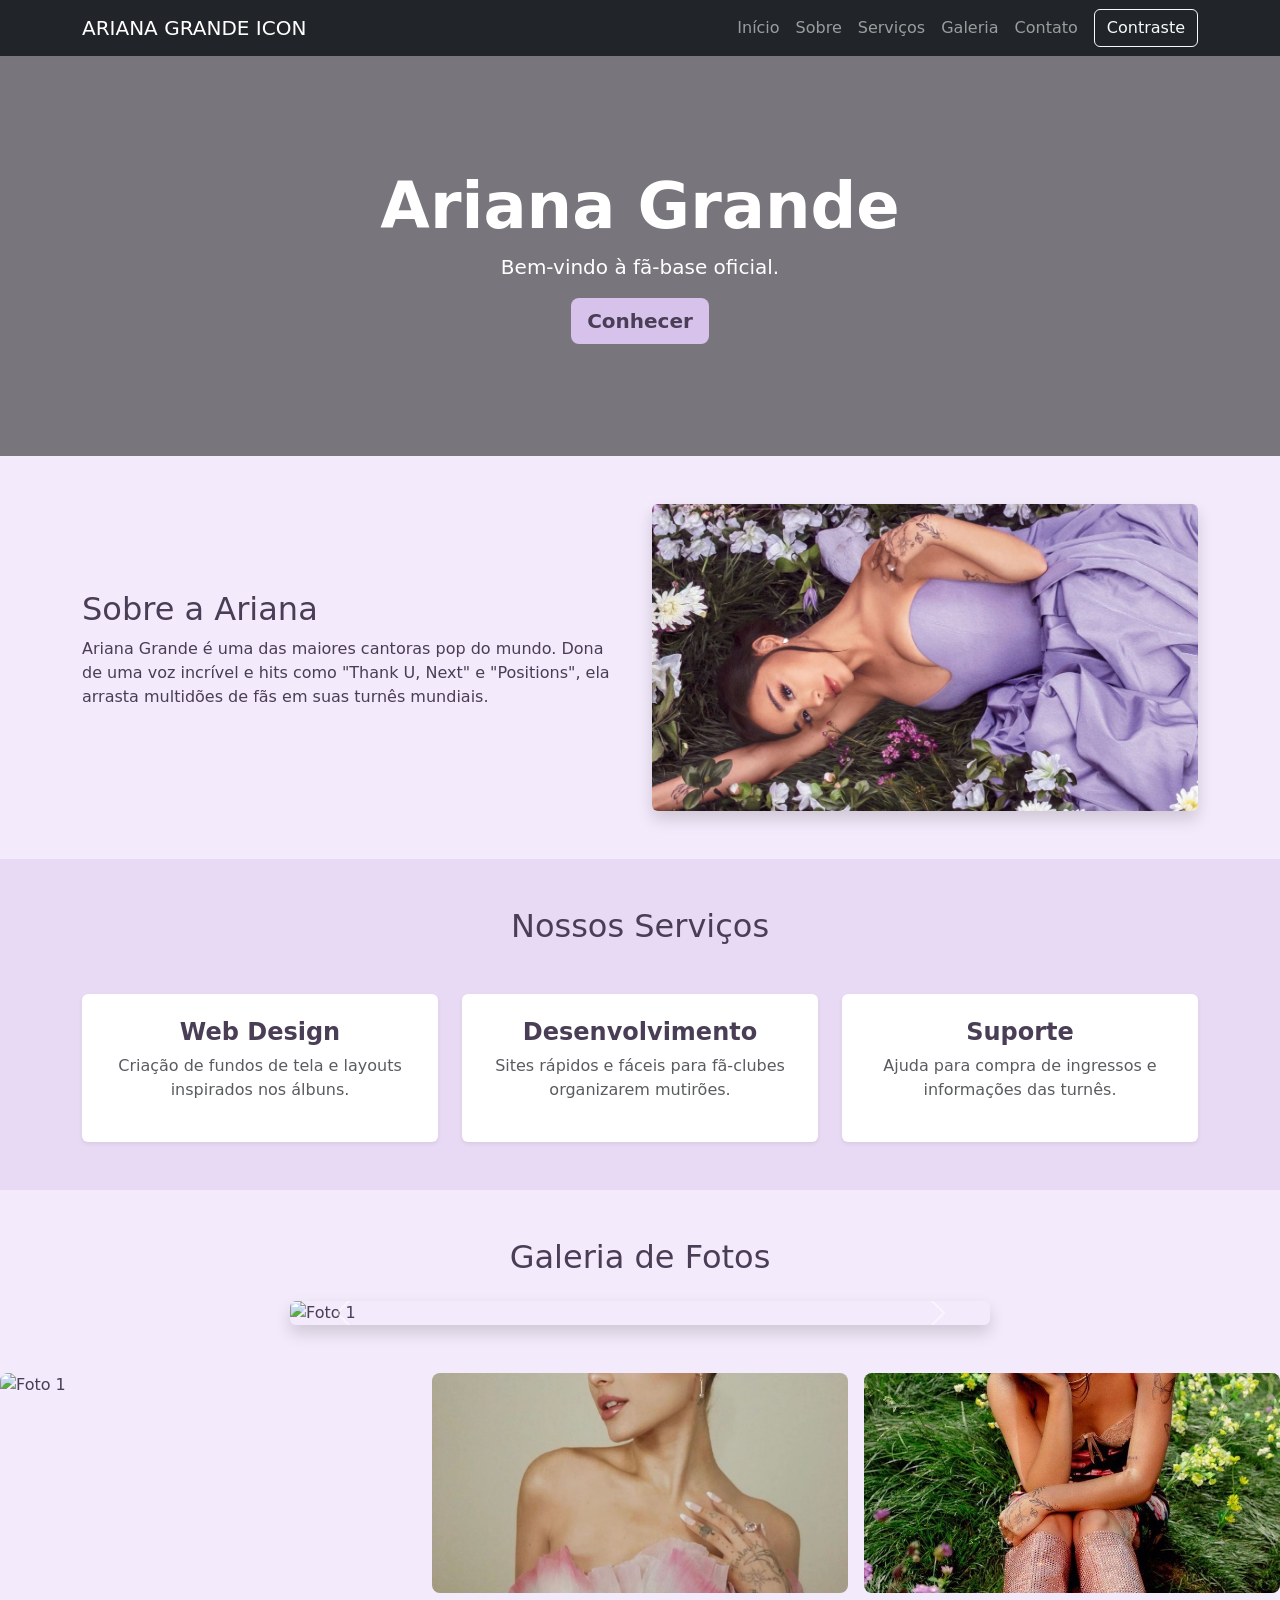
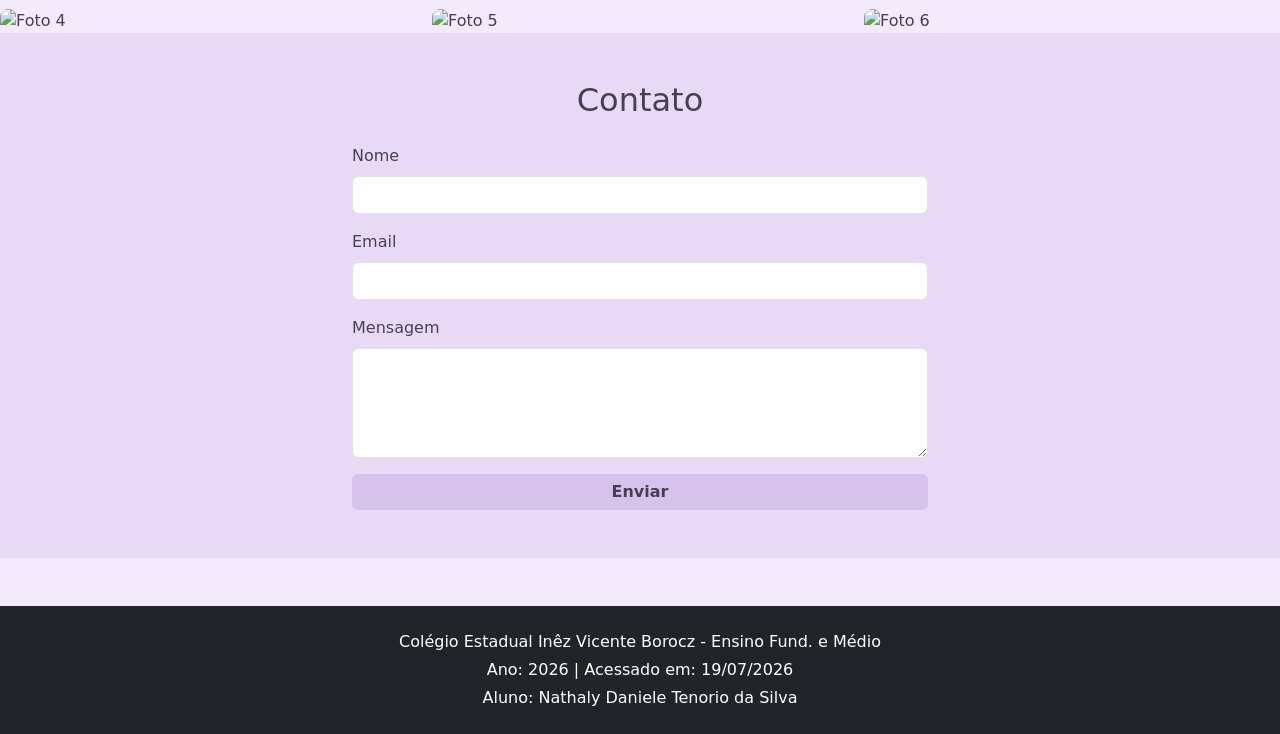
==== index.html @ 0ef144cc "Update index.html" ====
<!DOCTYPE html>
<html lang="pt-br">
<head>
    <meta charset="UTF-8">
    <meta name="viewport" content="width=device-width, initial-scale=1.0">
    <title>Ariana Grande - Projeto Férias</title>
    
    <link href="https://cdn.jsdelivr.net/npm/bootstrap@5.3.0/dist/css/bootstrap.min.css" rel="stylesheet">
    
    <link href="css/style.css" rel="stylesheet">
</head>
<body>

    <nav class="navbar navbar-expand-lg navbar-dark bg-dark sticky-top">
        <div class="container">
            <a class="navbar-brand" href="#">ARIANA GRANDE ICON</a>
            <button class="navbar-toggler" type="button" data-bs-toggle="collapse" data-bs-target="#navbarNav">
                <span class="navbar-toggler-icon"></span>
            </button>
            <div class="collapse navbar-collapse" id="navbarNav">
                <ul class="navbar-nav ms-auto">
                    <li class="nav-item"><a class="nav-link" href="#inicio">Início</a></li>
                    <li class="nav-item"><a class="nav-link" href="#sobre">Sobre</a></li>
                    <li class="nav-item"><a class="nav-link" href="#servicos">Serviços</a></li>
                    <li class="nav-item"><a class="nav-link" href="#galeria">Galeria</a></li>
                    <li class="nav-item"><a class="nav-link" href="#contato">Contato</a></li>
                </ul>
                    <button class="btn btn-outline-light ms-2" id="btn-escuro">Contraste</button>
            </div>
        </div>
    </nav>

    <section id="inicio" class="banner-principal d-flex align-items-center justify-content-center text-center text-white">
        <div>
            <h1 class="display-3 fw-bold">Ariana Grande</h1>
            <p class="lead">Bem-vindo à fã-base oficial.</p>
            <a href="#sobre" class="btn btn-rosa btn-lg">Conhecer</a>
        </div>
    </section>

    <section id="sobre" class="py-5">
        <div class="container">
            <div class="row align-items-center">
                <div class="col-md-6">
                    <h2>Sobre a Ariana</h2>
                    <p>Ariana Grande é uma das maiores cantoras pop do mundo. Dona de uma voz incrível e hits como "Thank U, Next" e "Positions", ela arrasta multidões de fãs em suas turnês mundiais.</p>
                </div>
                <div class="col-md-6">
                    <img src="imagens/IMG_0120.jpg" class="img-fluid rounded shadow" alt="Ariana Grande">
                </div>
            </div>
        </div>
    </section>

    <section id="servicos" class="py-5 fundo-cinza">
        <div class="container text-center">
            <h2 class="mb-5">Nossos Serviços</h2>
            <div class="row g-4">
                <div class="col-md-4">
                    <div class="card h-100 p-4 border-0 shadow-sm">
                        <h4 class="fw-bold">Web Design</h4>
                        <p class="text-muted">Criação de fundos de tela e layouts inspirados nos álbuns.</p>
                    </div>
                </div>
                <div class="col-md-4">
                    <div class="card h-100 p-4 border-0 shadow-sm">
                        <h4 class="fw-bold">Desenvolvimento</h4>
                        <p class="text-muted">Sites rápidos e fáceis para fã-clubes organizarem mutirões.</p>
                    </div>
                </div>
                <div class="col-md-4">
                    <div class="card h-100 p-4 border-0 shadow-sm">
                        <h4 class="fw-bold">Suporte</h4>
                        <p class="text-muted">Ajuda para compra de ingressos e informações das turnês.</p>
                    </div>
                </div>
            </div>
        </div>
    </section>

    <section id="galeria" class="py-5">
        <div class="container">
            <h2 class="text-center mb-4">Galeria de Fotos</h2>

              <div id="carrosselAriana" class="carousel slide shadow rounded overflow-hidden" data-bs-ride="carousel" style="max-width: 700px; margin: 0 auto;">
                <div class="carousel-indicators">
                    <button type="button" data-bs-target="#carrosselAriana" data-bs-slide-to="0" class="active"></button>
                    <button type="button" data-bs-target="#carrosselAriana" data-bs-slide-to="1"></button>
                    <button type="button" data-bs-target="#carrosselAriana" data-bs-slide-to="2"></button>
                    <button type="button" data-bs-target="#carrosselAriana" data-bs-slide-to="3"></button>
                    <button type="button" data-bs-target="#carrosselAriana" data-bs-slide-to="4"></button>
                </div>

                <div class="carousel-inner">
                    <div class="carousel-item active">
                        <img src="imagens/IMG_0155.jpg" class="d-block w-100 foto-carrossel" alt="Foto 1">
                    </div>
                    <div class="carousel-item">
                        <img src="imagens/IMG_0156.jpg" class="d-block w-100 foto-carrossel" alt="Foto 2">
                    </div>
                    <div class="carousel-item">
                        <img src="imagens/IMG_0157.jpg" class="d-block w-100 foto-carrossel" alt="Foto 3">
                    </div>
                    <div class="carousel-item">
                        <img src="imagens/IMG_0158.jpg" class="d-block w-100 foto-carrossel" alt="Foto 4">
                    </div>
                    <div class="carousel-item">
                        <img src="imagens/IMG_0159.jpg" class="d-block w-100 foto-carrossel" alt="Foto 5">
                    </div>
                </div>

                <button class="carousel-control-prev" type="button" data-bs-target="#carrosselAriana" data-bs-slide="prev">
                    <span class="carousel-control-prev-icon"></span>
                </button>
                <button class="carousel-control-next" type="button" data-bs-target="#carrosselAriana" data-bs-slide="next">
                    <span class="carousel-control-next-icon"></span>
                </button>
            </div>
        </div>
    </section>
            
            <div class="row g-3">
                <div class="col-6 col-md-4"><img src="imagens/IMG_0112.jpg" class="foto-galeria" alt="Foto 1"></div>
                <div class="col-6 col-md-4"><img src="imagens/IMG_0113.jpg" class="foto-galeria" alt="Foto 2"></div>
                <div class="col-6 col-md-4"><img src="imagens/IMG_0114.jpg" class="foto-galeria" alt="Foto 3"></div>
                <div class="col-6 col-md-4"><img src="imagens/IMG_0115.jpg" class="foto-galeria" alt="Foto 4"></div>
                <div class="col-6 col-md-4"><img src="imagens/IMG_0116.jpg" class="foto-galeria" alt="Foto 5"></div>
                <div class="col-6 col-md-4"><img src="imagens/IMG_0117.jpg" class="foto-galeria" alt="Foto 6"></div>
            </div>
        </div>
    </section>

    <section id="contato" class="py-5 fundo-cinza">
        <div class="container" style="max-width: 600px;">
            <h2 class="text-center mb-4">Contato</h2>
            <form>
                <div class="mb-3">
                    <label class="form-label">Nome</label>
                    <input type="text" class="form-control">
                </div>
                <div class="mb-3">
                    <label class="form-label">Email</label>
                    <input type="email" class="form-control">
                </div>
                <div class="mb-3">
                    <label class="form-label">Mensagem</label>
                    <textarea class="form-control" rows="4"></textarea>
                </div>
                <button type="submit" class="btn btn-rosa w-100">Enviar</button>
            </form>
        </div>
    </section>
 
    <button class="btn btn-dark" id="btn-topo">↑ Topo</button>
    
    <footer class="bg-dark text-white text-center py-4 mt-5">
        <p class="mb-1">Colégio Estadual Inêz Vicente Borocz - Ensino Fund. e Médio</p>
        <p class="mb-1">Ano: 2026 | Acessado em: 19/07/2026</p>
        <p class="mb-0">Aluno: Nathaly Daniele Tenorio da Silva</p>
    </footer>

    <script src="https://cdn.jsdelivr.net/npm/bootstrap@5.3.0/dist/js/bootstrap.bundle.min.js"></script>
    <script>
        function alternarModoEscuro() {
            document.body.classList.toggle('modo-escuro');
            
            var btn = document.getElementById('btn-modo-escuro');
            if (btn) {
                if (document.body.classList.contains('modo-escuro')) {
                    btn.textContent = 'Modo Claro';
                } else {
                    btn.textContent = 'Modo Escuro';
                }
            }
        }
    </script>

</body>
</html>
---- css/style.css ----
/* Estilos Gerais do Site */
body {
    background-color: #F3EAFB;
    color: #4A3E56;
    transition: 0.3s;
}

.fundo-cinza {
    background-color: #E8DAF5;
}

.banner-principal {
    background-image: linear-gradient(rgba(0,0,0,0.5), rgba(0,0,0,0.5)), url('../imagens/banner.jpg');
    background-size: cover;
    background-position: center;
    height: 400px;
}
.card {
background-color: #FFFFFF; 
border: 1px solid #D6C2EB; 
color: #4A3E56;
}
.btn-rosa {
    background-color: #D6C2EB;
    color: #4A3E56;
    border: none;
    font-weight: bold;
}
.btn-rosa:hover {
    background-color: #C3A9E2;
    color: #FFFFFF;
}

.foto-galeria {
    width: 100% !important;
    height: 220px !important;
    object-fit: cover !important;
    border-radius: 8px;
}

#btn-topo {
    position: fixed;
    bottom: 20px;
    right: 20px;
    display: none;
    z-index: 99;
}

/* MODO ESCURO */
body.modo-escuro {
    background-color: #B599CE;
    color: #FFFFFF;
}
body.modo-escuro .fundo-cinza {
    background-color: #A384C1;
}
body.modo-escuro .card {
    background-color: #A384C1;
    color: #FFFFFF;
    border: 1px solid #C9B3DF;
}
body.modo-escuro .form-control {
    background-color: #C9B3DF;
    color: #332244;
    border-color: #B599CE;
}
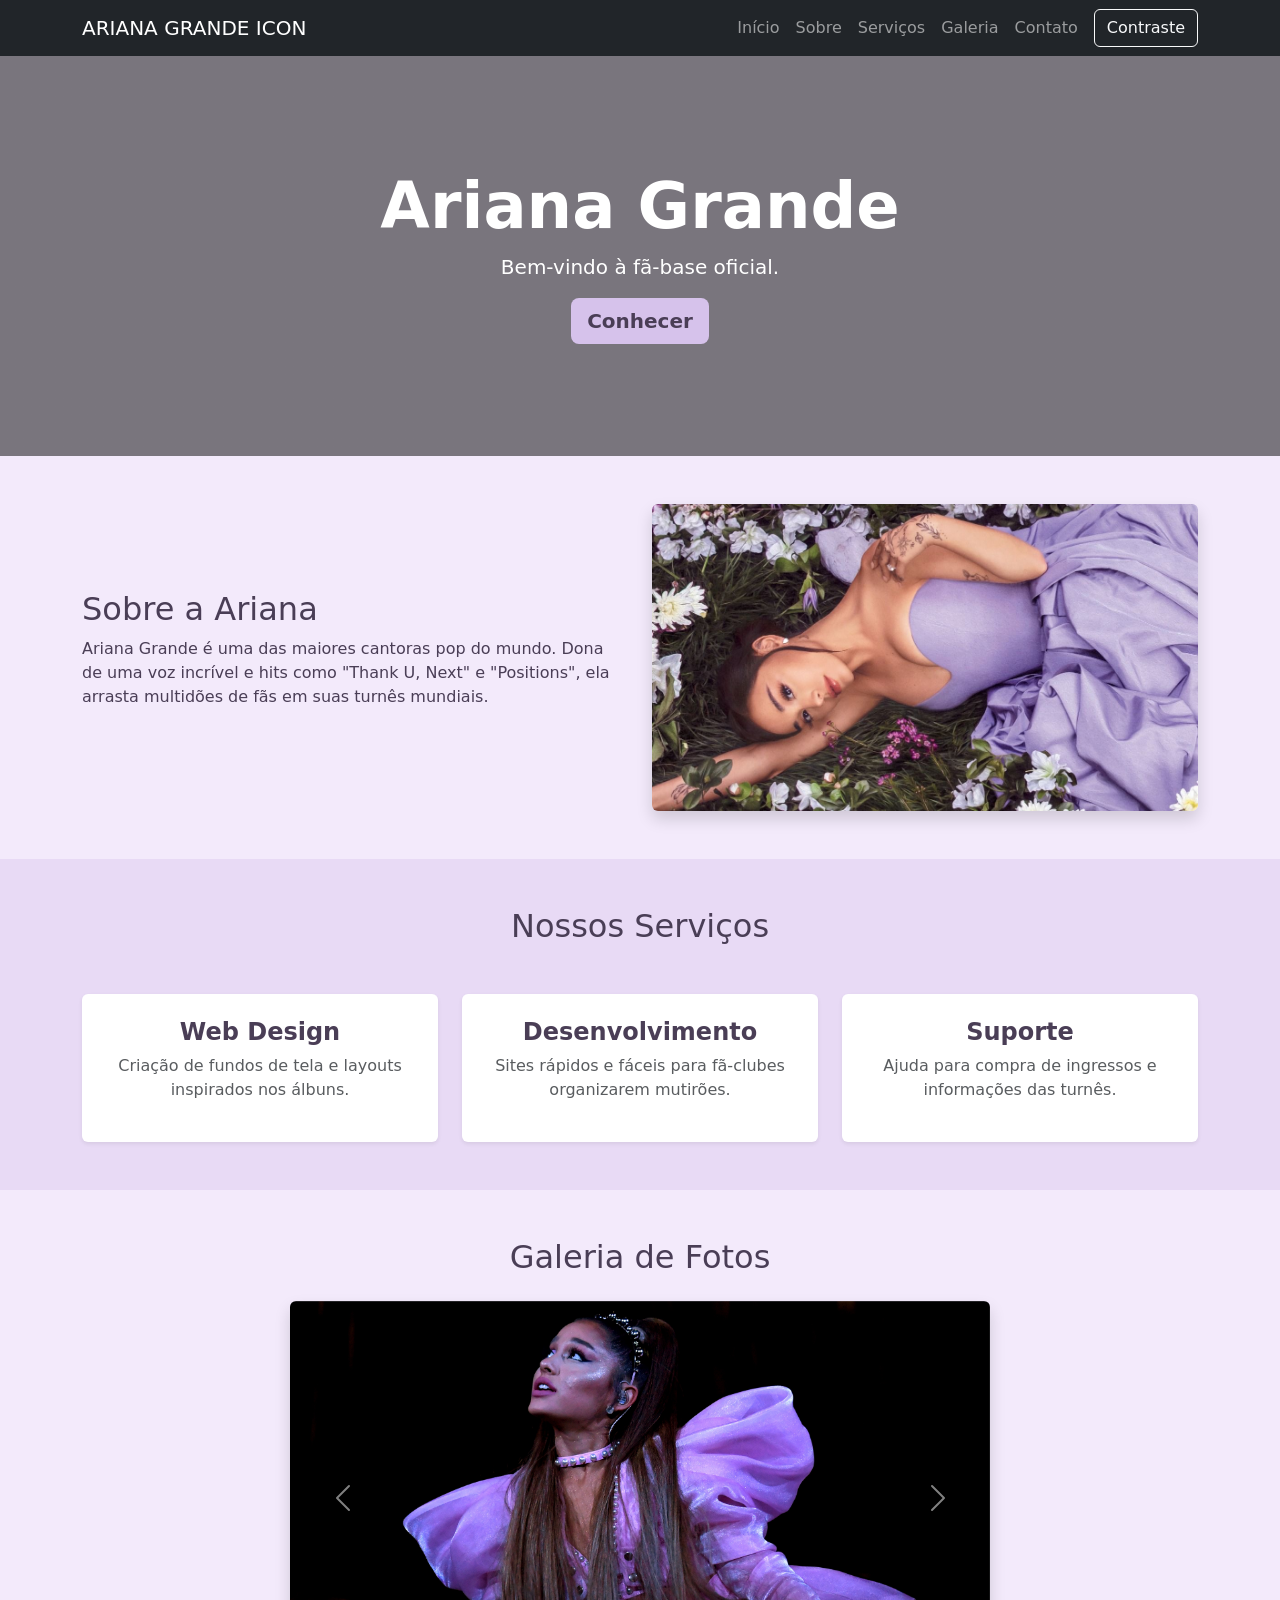
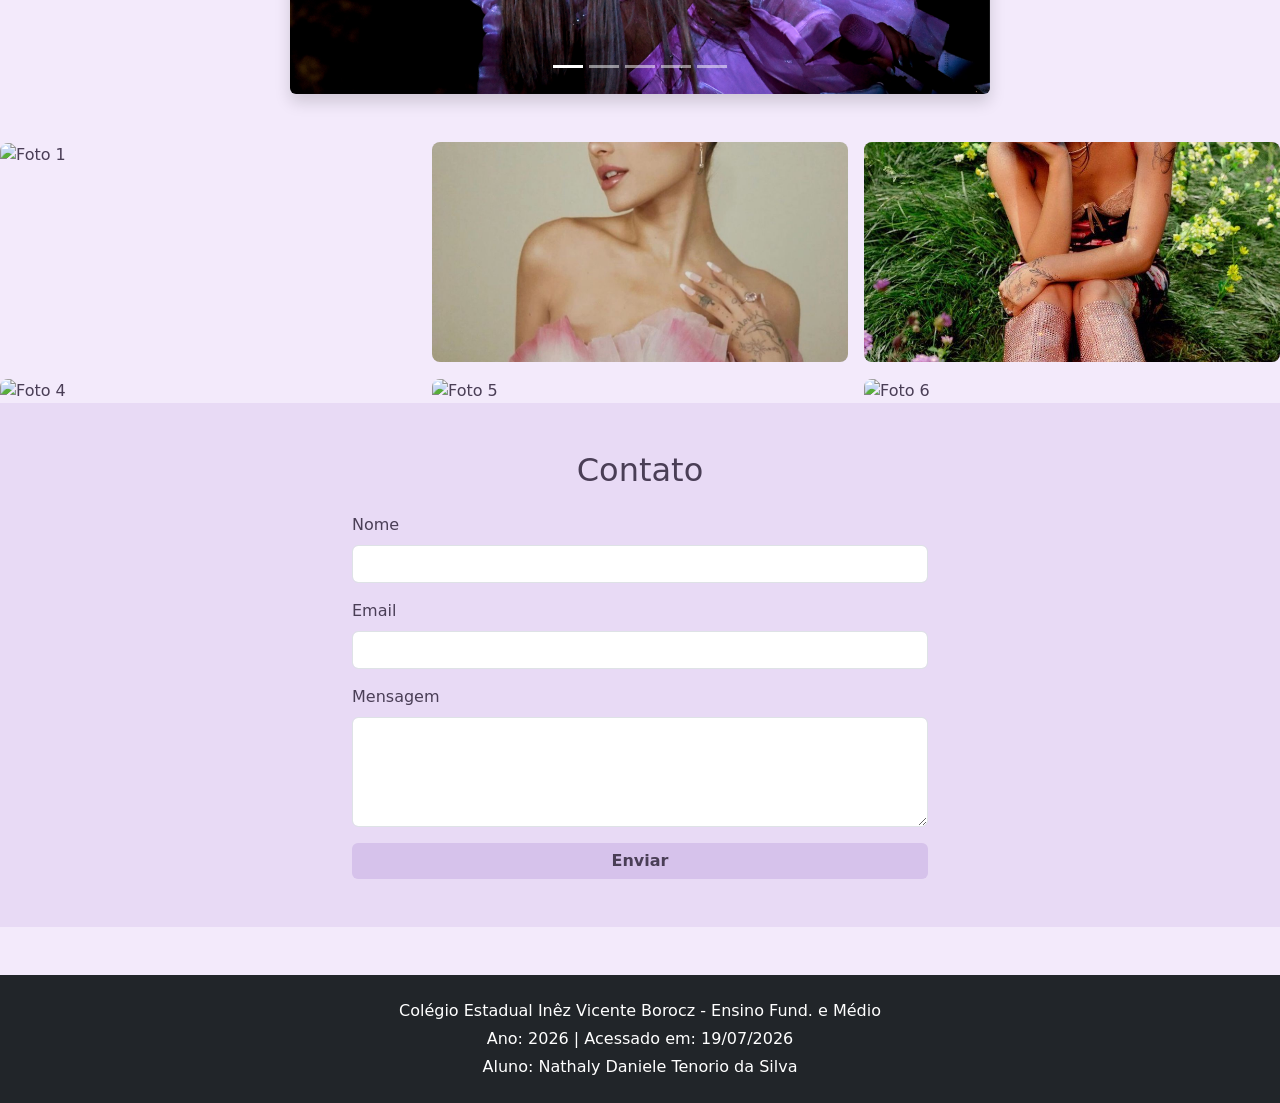
==== commit ca7f092d: "Update index.html" ====
--- a/index.html
+++ b/index.html
@@ -93,10 +93,10 @@
 
                 <div class="carousel-inner">
                     <div class="carousel-item active">
-                        <img src="imagens/IMG_0155.jpg" class="d-block w-100 foto-carrossel" alt="Foto 1">
+                        <img src="imagens/IMG_0157.jpg" class="d-block w-100 foto-carrossel" alt="Foto 1">
                     </div>
                     <div class="carousel-item">
-                        <img src="imagens/IMG_0156.jpg" class="d-block w-100 foto-carrossel" alt="Foto 2">
+                        <img src="imagens/IMG_0157.jpg" class="d-block w-100 foto-carrossel" alt="Foto 2">
                     </div>
                     <div class="carousel-item">
                         <img src="imagens/IMG_0157.jpg" class="d-block w-100 foto-carrossel" alt="Foto 3">
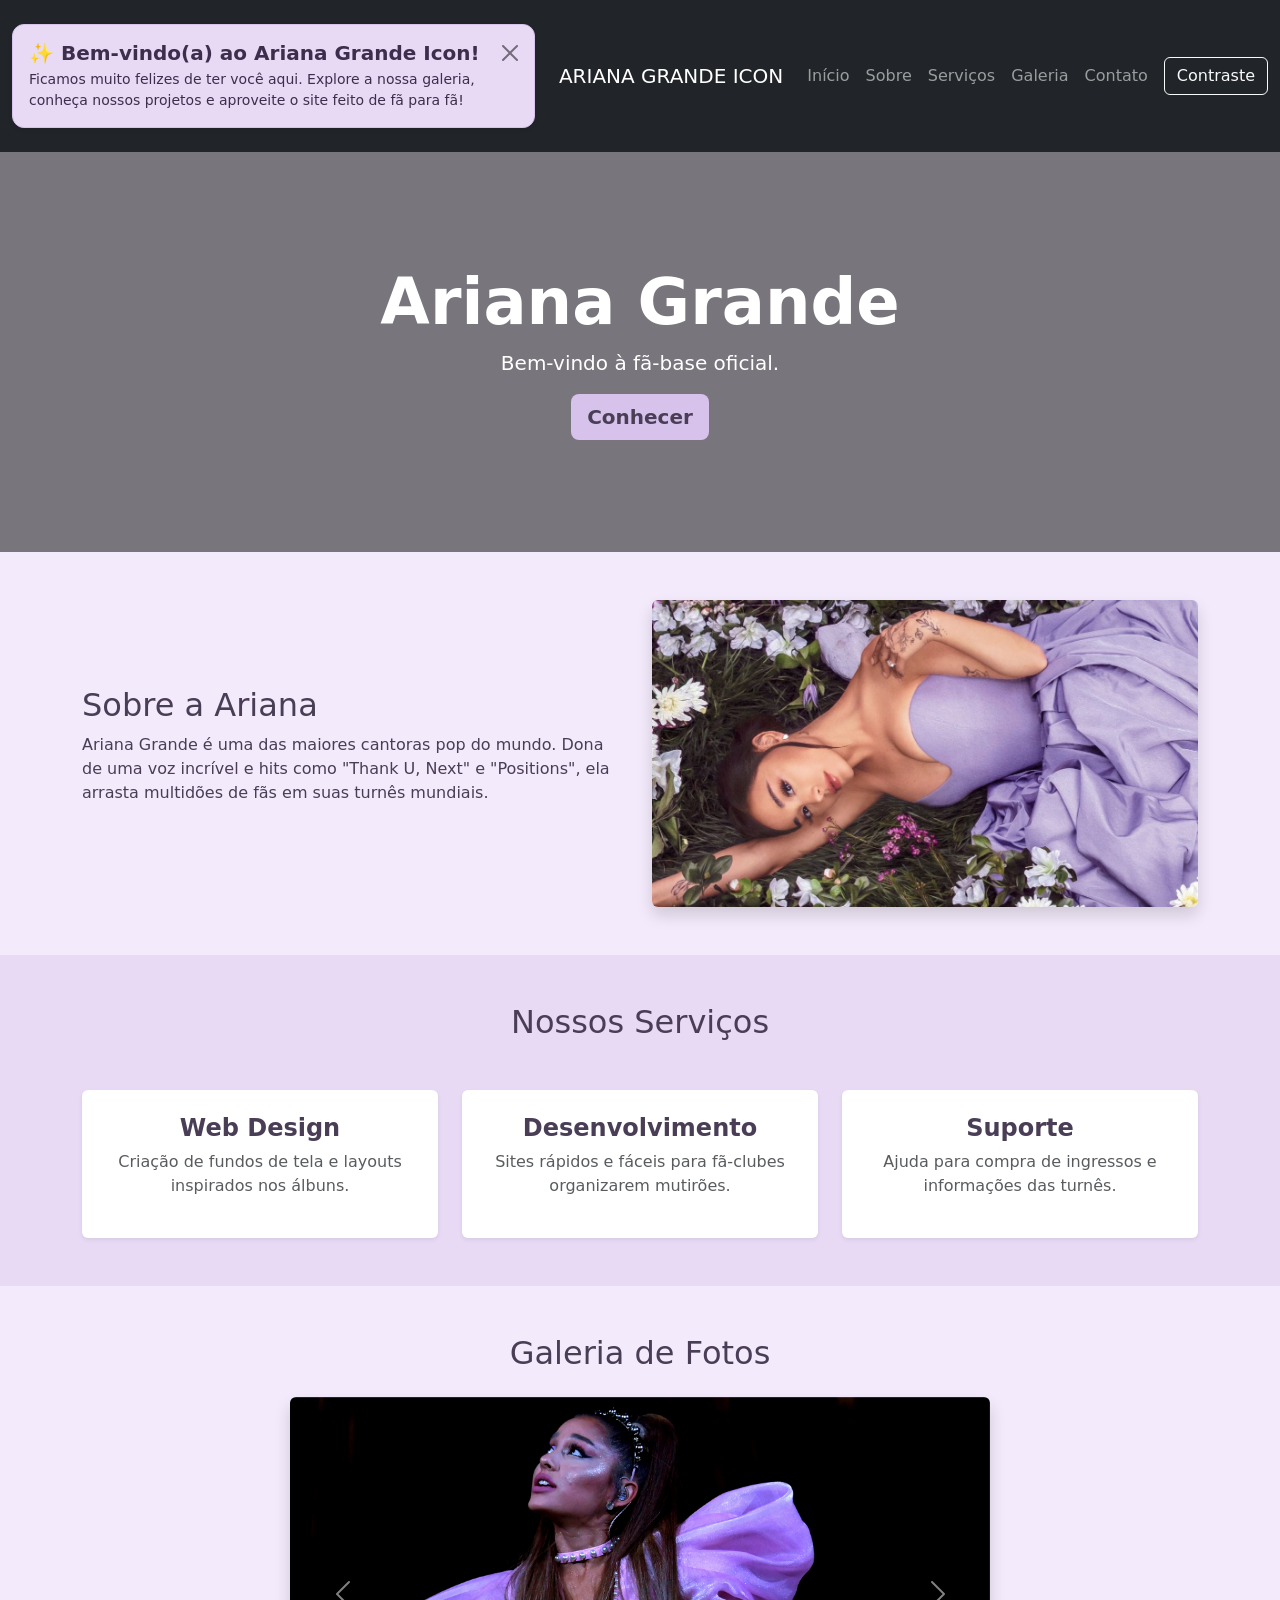
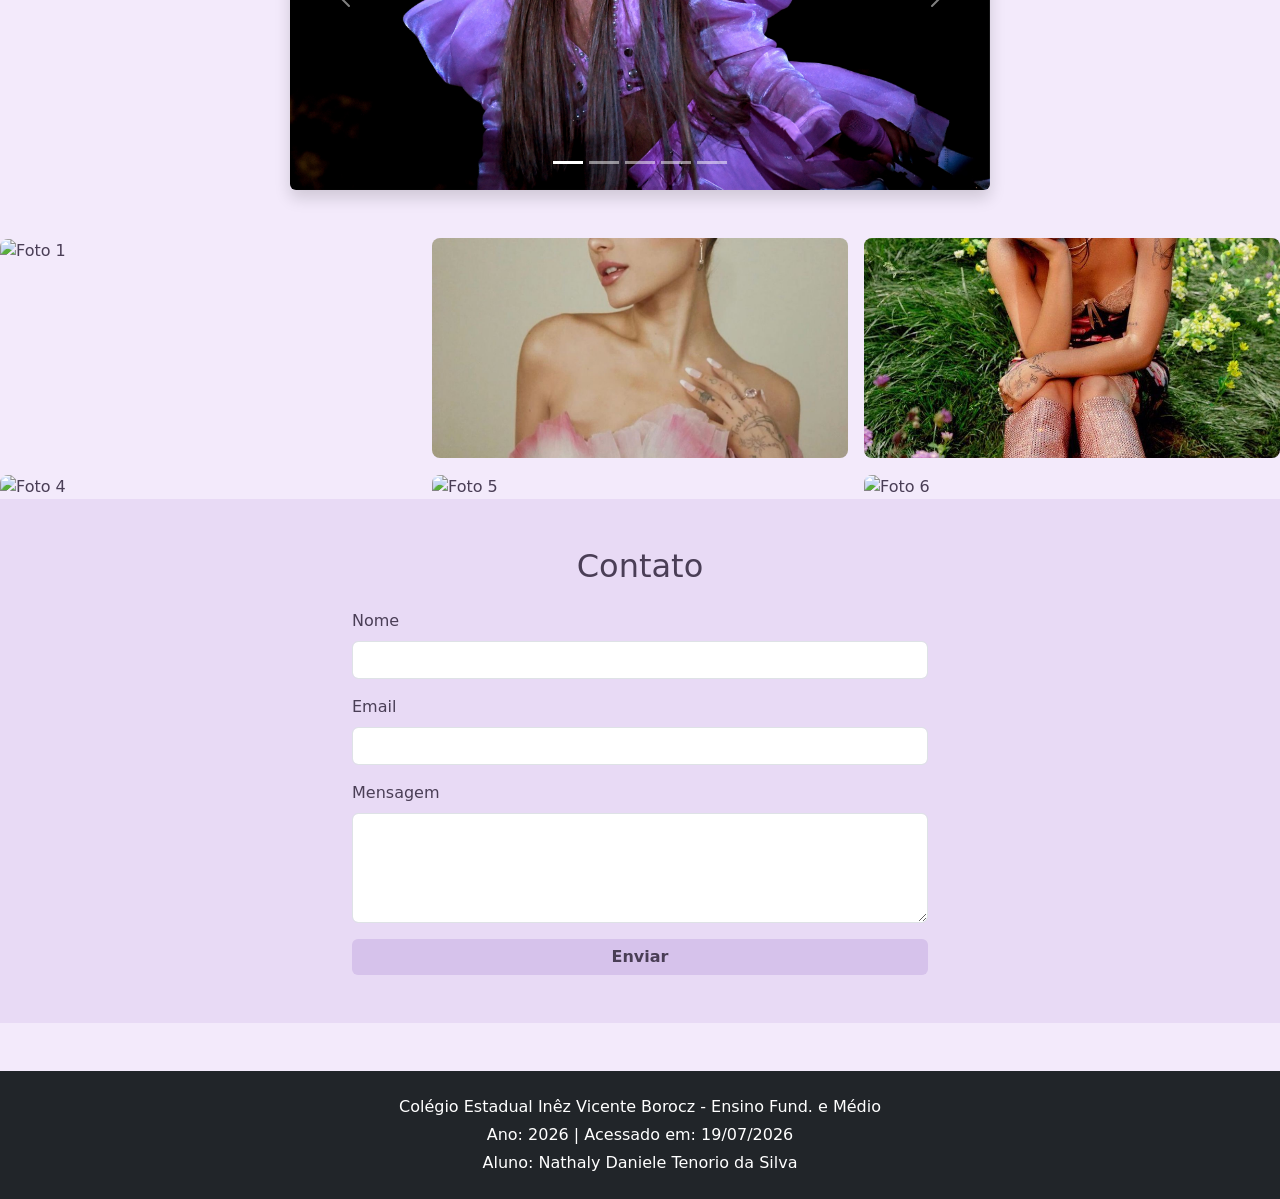
==== commit 1be091f1: "Update index.html" ====
--- a/index.html
+++ b/index.html
@@ -12,6 +12,17 @@
 <body>
 
     <nav class="navbar navbar-expand-lg navbar-dark bg-dark sticky-top">
+     
+<div class="container mt-3">
+    <div class="alert alert-dismissible fade show shadow-sm d-flex align-items-center justify-content-between p-3" role="alert" style="background-color: #E8DAF5; color: #3D2E4D; border: 1px solid #D6C2EB; border-radius: 12px;">
+        <div>
+            <h5 class="alert-heading mb-1 fw-bold titulo-estiloso">✨ Bem-vindo(a) ao Ariana Grande Icon!</h5>
+            <p class="mb-0 small">Ficamos muito felizes de ter você aqui. Explore a nossa galeria, conheça nossos projetos e aproveite o site feito de fã para fã!</p>
+        </div>
+        <button type="button" class="btn-close" data-bs-dismiss="alert" aria-label="Fechar"></button>
+    </div>
+</div>
+
         <div class="container">
             <a class="navbar-brand" href="#">ARIANA GRANDE ICON</a>
             <button class="navbar-toggler" type="button" data-bs-toggle="collapse" data-bs-target="#navbarNav">
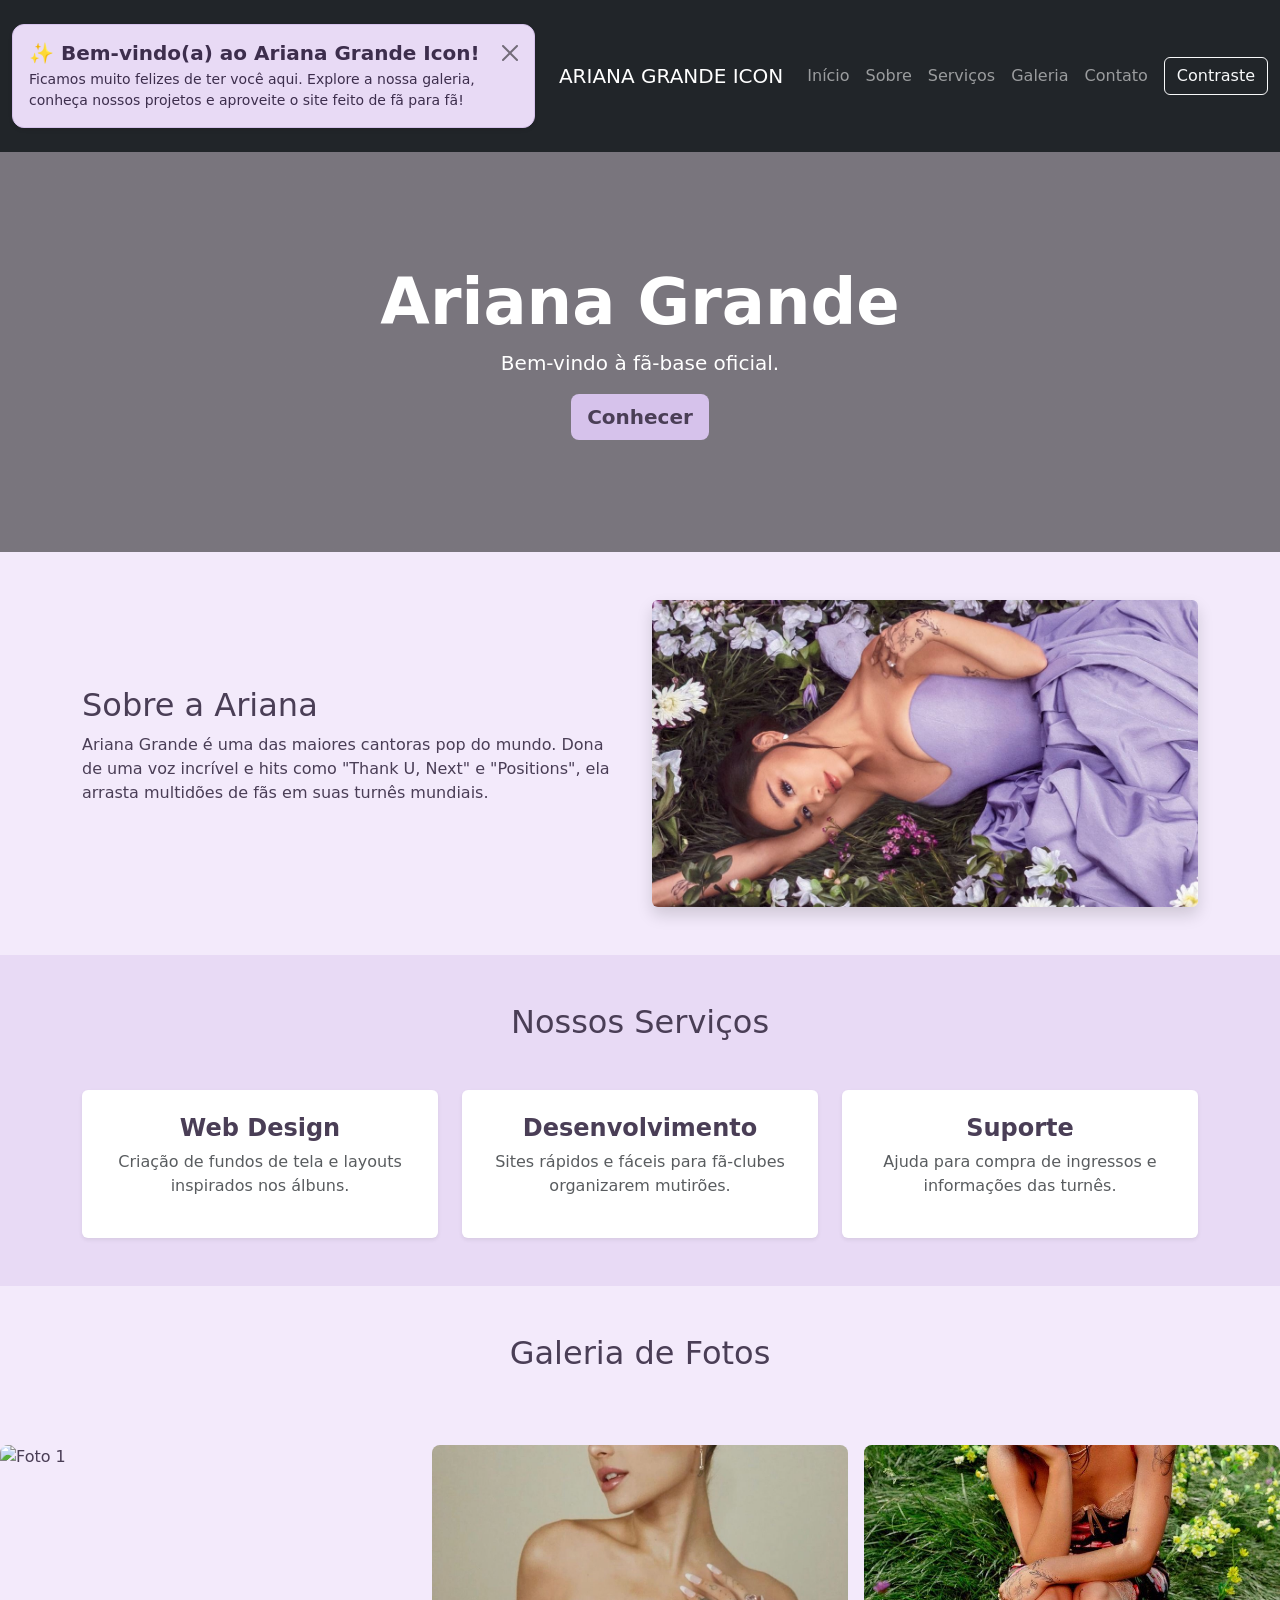
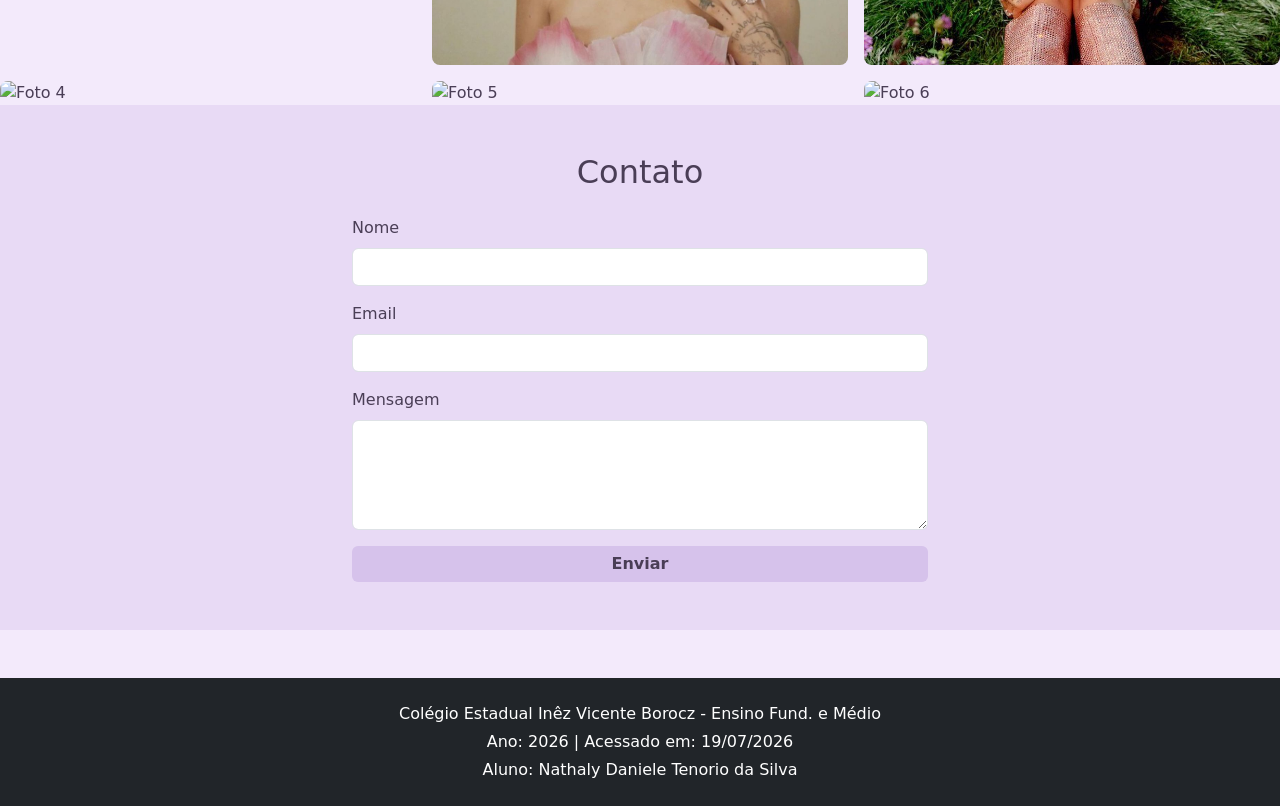
==== commit f929da26: "Update index.html" ====
--- a/index.html
+++ b/index.html
@@ -104,19 +104,20 @@
 
                 <div class="carousel-inner">
                     <div class="carousel-item active">
-                        <img src="imagens/IMG_0157.jpg" class="d-block w-100 foto-carrossel" alt="Foto 1">
+                    <div class="carousel-item">
+                        <img src="imagens/IMG_0155.jpg" class="d-block w-100 foto-carrossel" alt="Foto 1">
+                    </div> 
+                    <div class="carousel-item"> 
+                        <img src="imagens/IMG_0156.jpg" class="d-block w-100 foto-carrossel" alt="Foto 2">
                     </div>
-                    <div class="carousel-item">
-                        <img src="imagens/IMG_0157.jpg" class="d-block w-100 foto-carrossel" alt="Foto 2">
-                    </div>
-                    <div class="carousel-item">
+                        <div class="carousel-item">
                         <img src="imagens/IMG_0157.jpg" class="d-block w-100 foto-carrossel" alt="Foto 3">
                     </div>
                     <div class="carousel-item">
                         <img src="imagens/IMG_0158.jpg" class="d-block w-100 foto-carrossel" alt="Foto 4">
                     </div>
                     <div class="carousel-item">
-                        <img src="imagens/IMG_0159.jpg" class="d-block w-100 foto-carrossel" alt="Foto 5">
+                        <img src="imagens/IMG_0160.jpg" class="d-block w-100 foto-carrossel" alt="Foto 5">
                     </div>
                 </div>
 
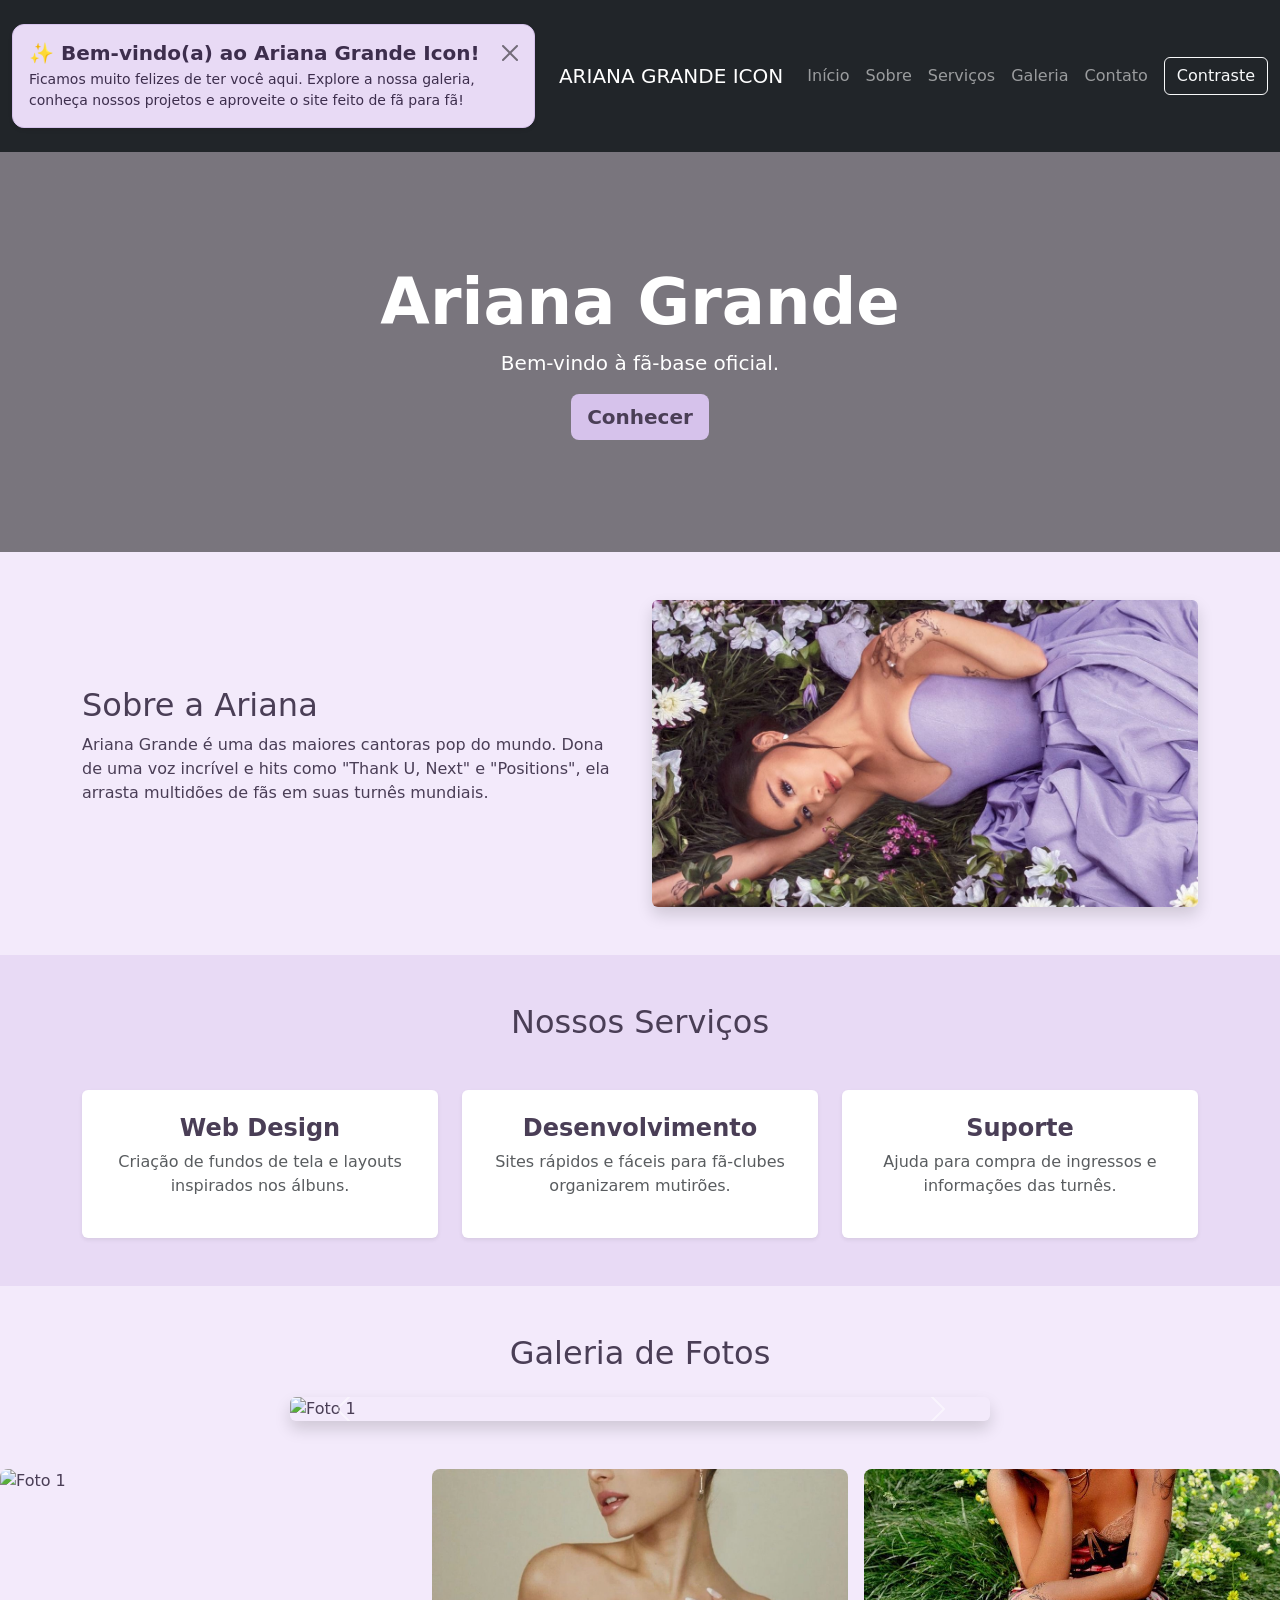
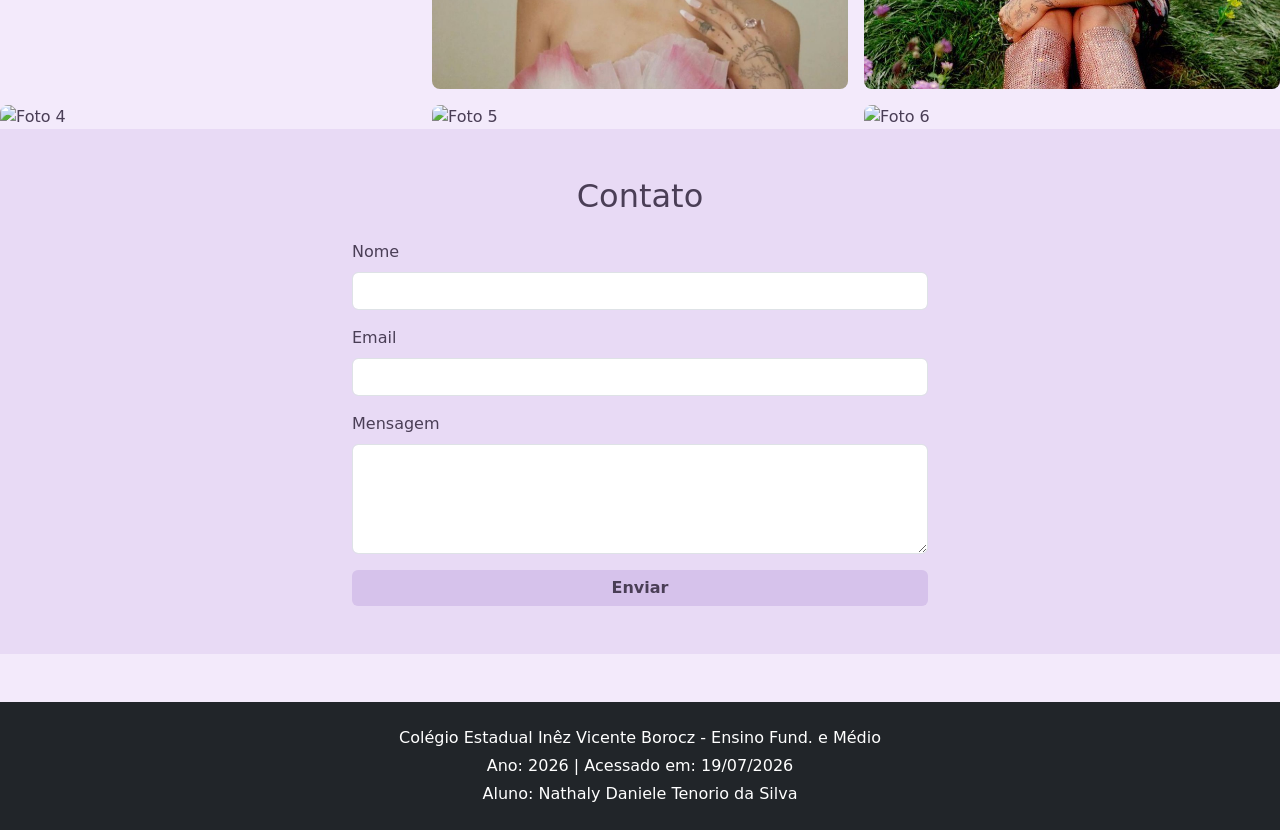
==== commit beb83d1d: "Update index.html" ====
--- a/index.html
+++ b/index.html
@@ -104,7 +104,6 @@
 
                 <div class="carousel-inner">
                     <div class="carousel-item active">
-                    <div class="carousel-item">
                         <img src="imagens/IMG_0155.jpg" class="d-block w-100 foto-carrossel" alt="Foto 1">
                     </div> 
                     <div class="carousel-item"> 
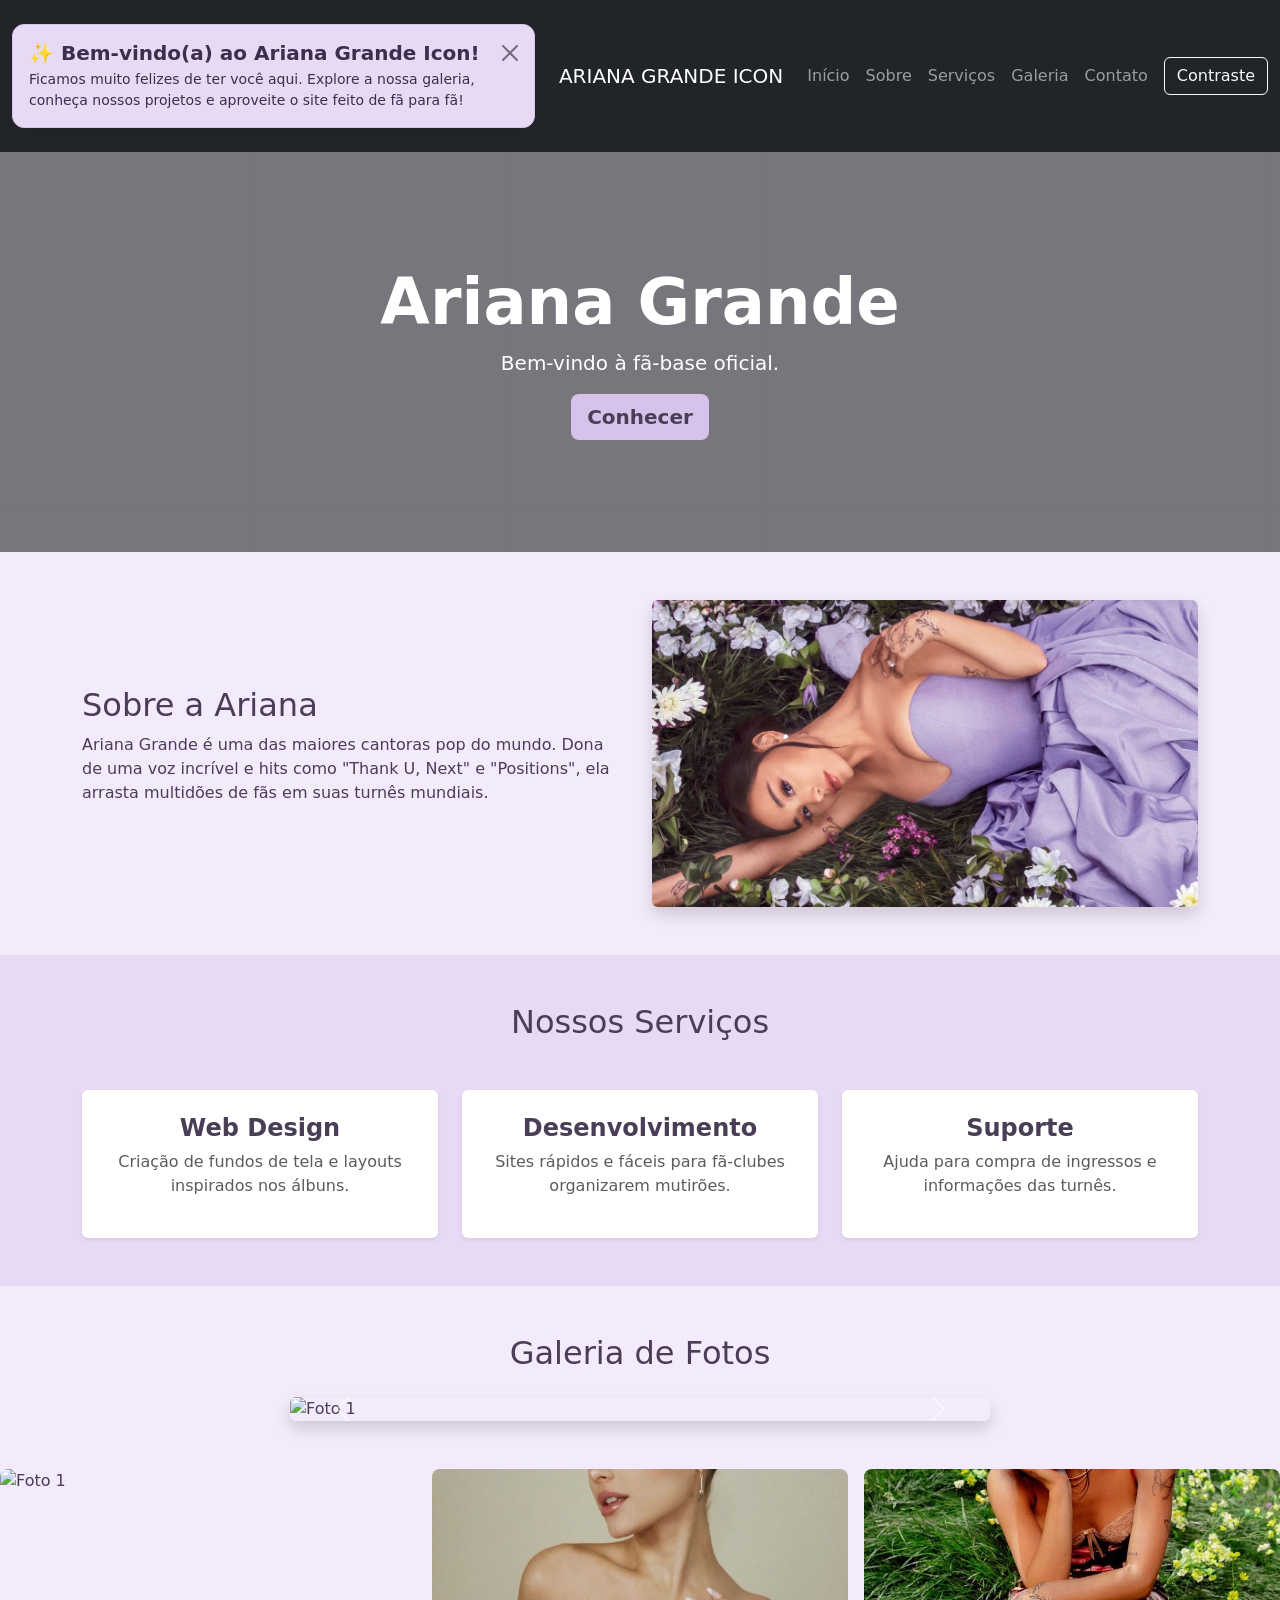
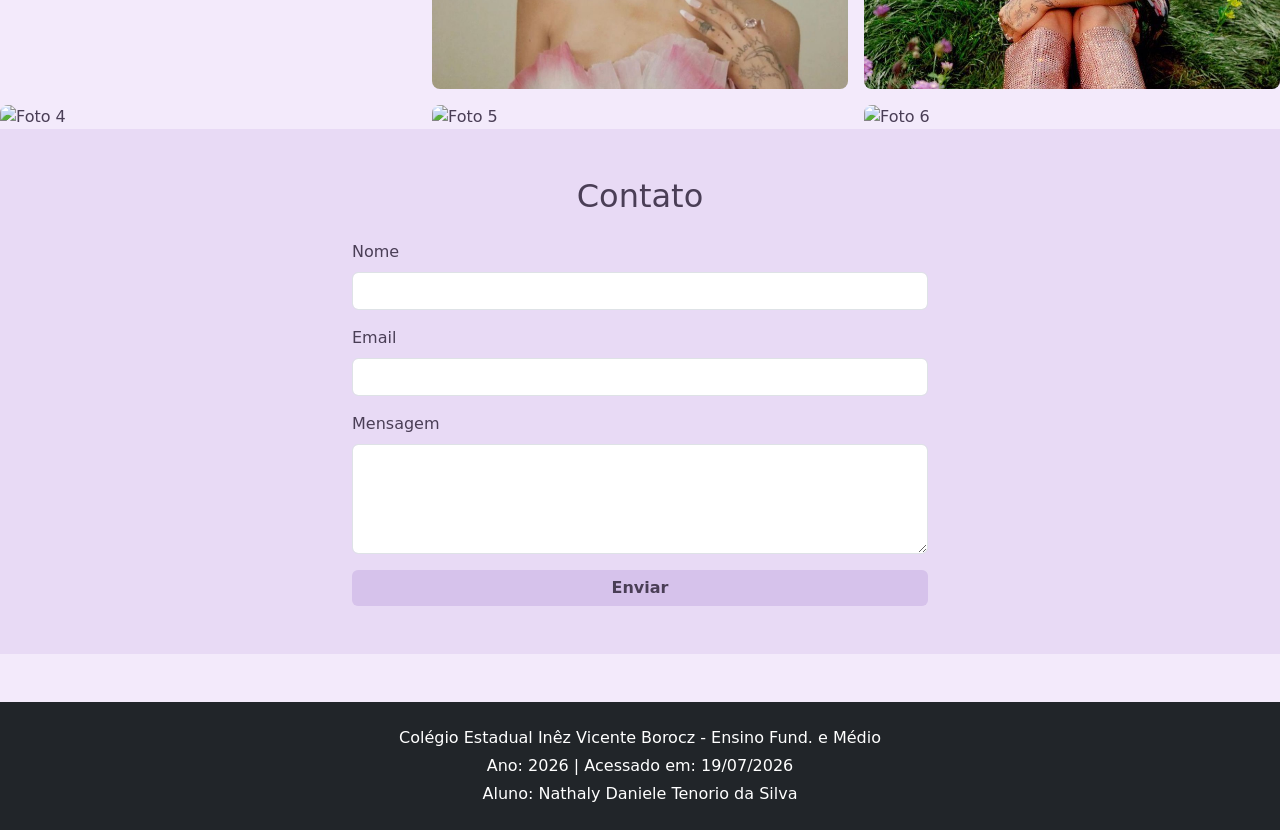
==== commit f496c4c4: "Update index.html" ====
--- a/index.html
+++ b/index.html
@@ -104,10 +104,10 @@
 
                 <div class="carousel-inner">
                     <div class="carousel-item active">
-                        <img src="imagens/IMG_0155.jpg" class="d-block w-100 foto-carrossel" alt="Foto 1">
+                        <img src="imagens/IMG_0170.jpg" class="d-block w-100 foto-carrossel" alt="Foto 1">
                     </div> 
                     <div class="carousel-item"> 
-                        <img src="imagens/IMG_0156.jpg" class="d-block w-100 foto-carrossel" alt="Foto 2">
+                        <img src="imagens/IMG_0171.jpg" class="d-block w-100 foto-carrossel" alt="Foto 2">
                     </div>
                         <div class="carousel-item">
                         <img src="imagens/IMG_0157.jpg" class="d-block w-100 foto-carrossel" alt="Foto 3">
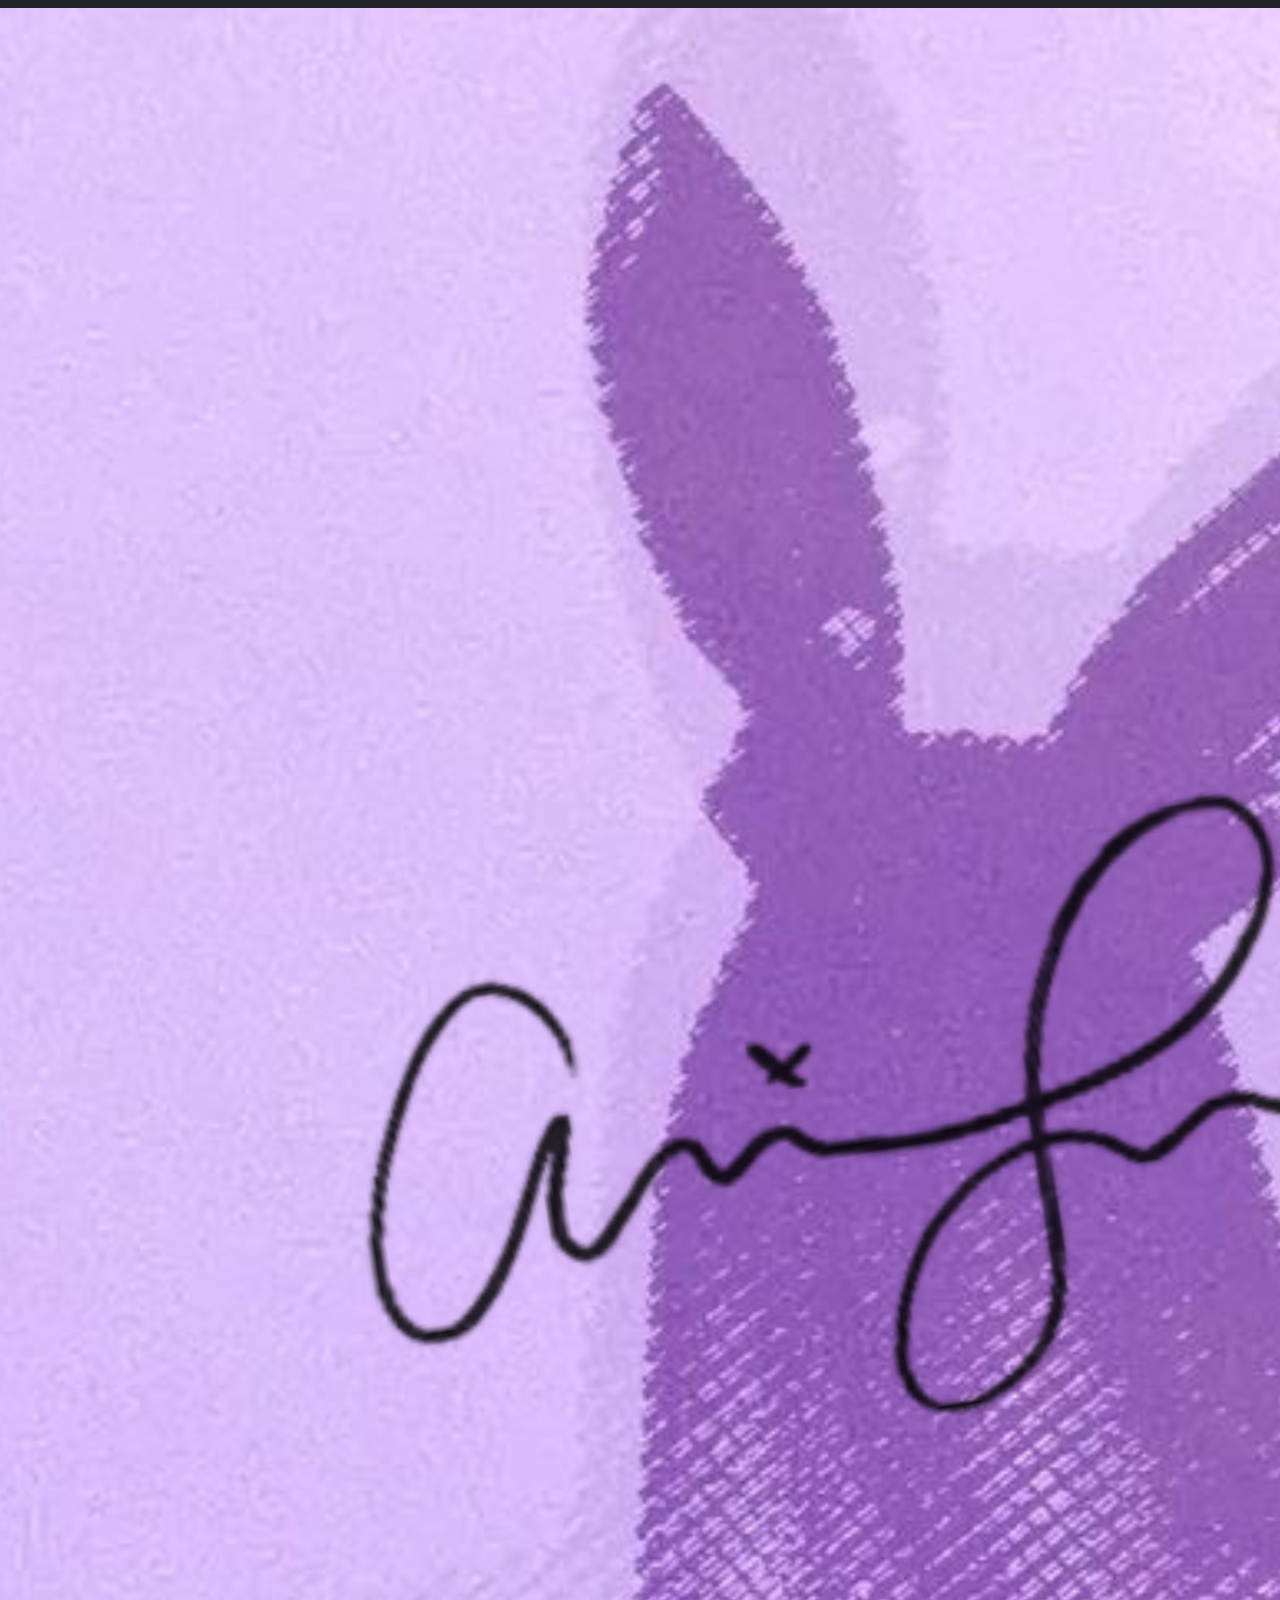
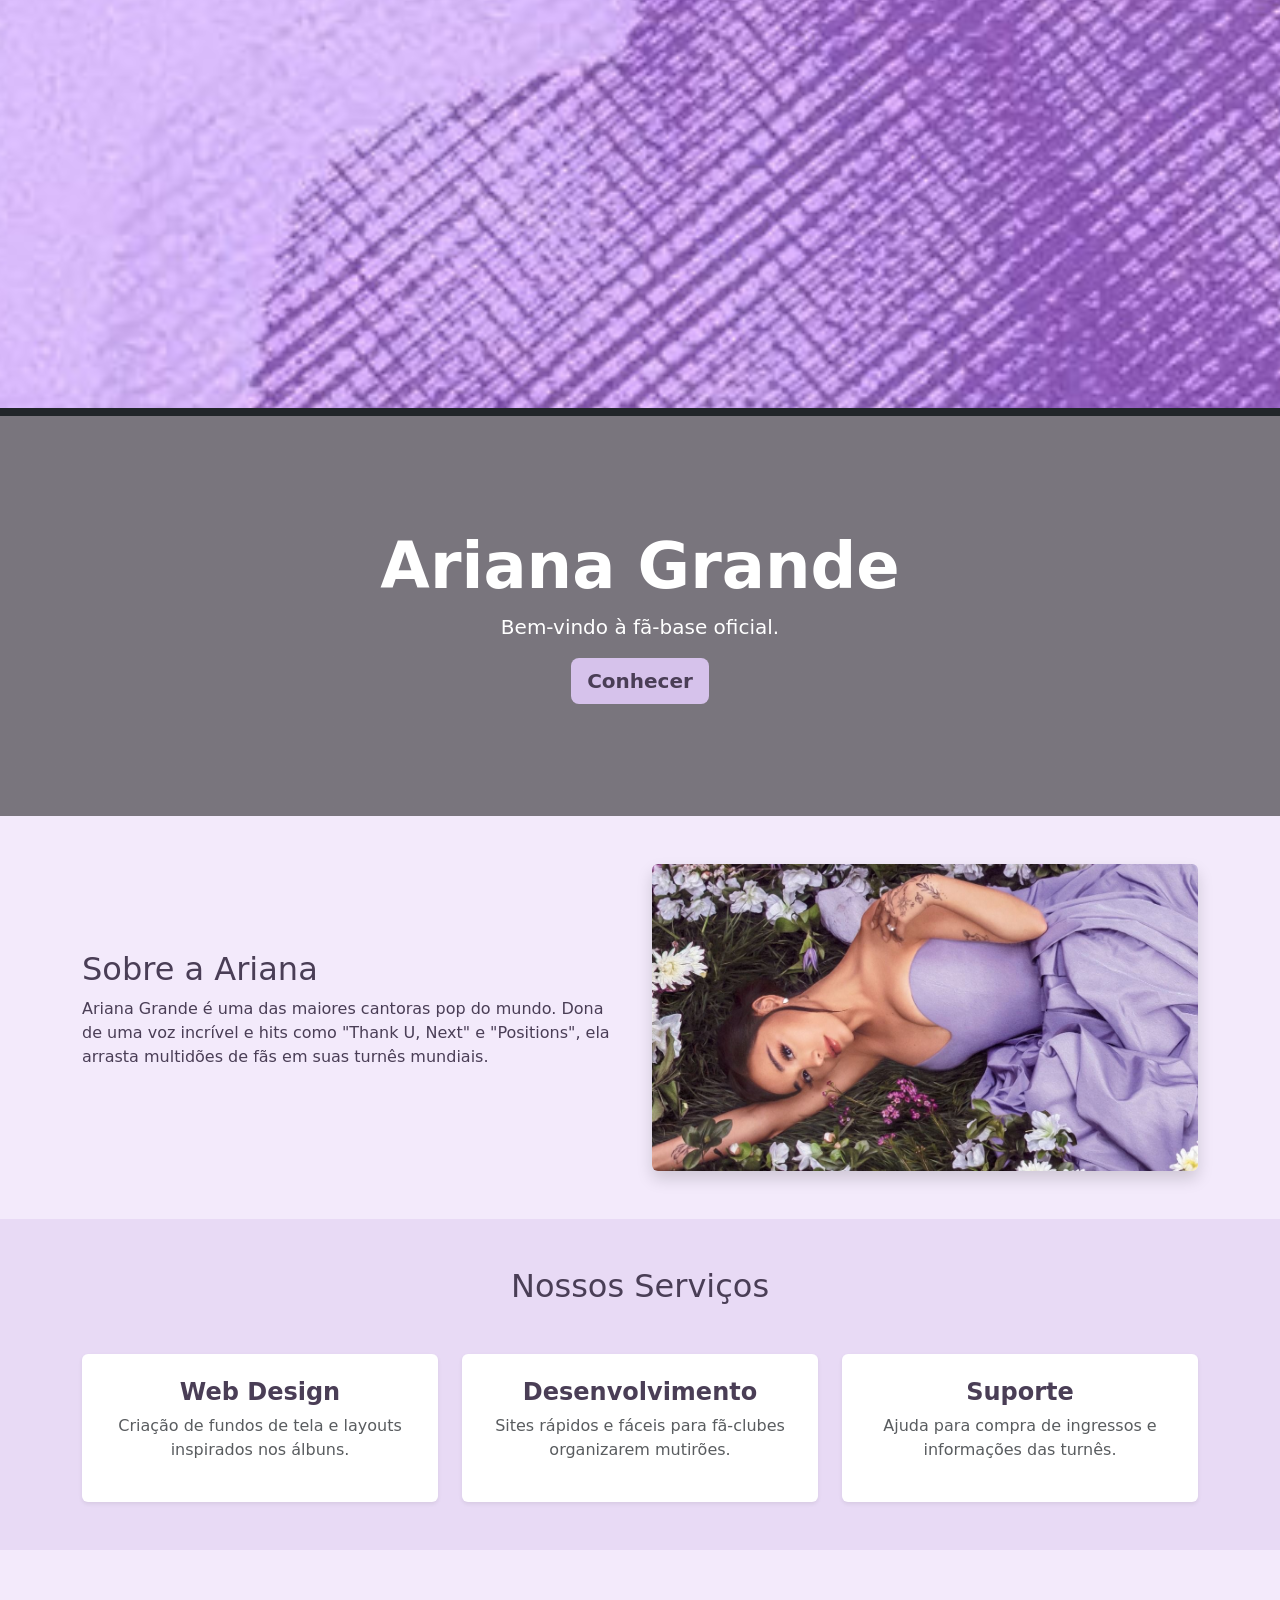
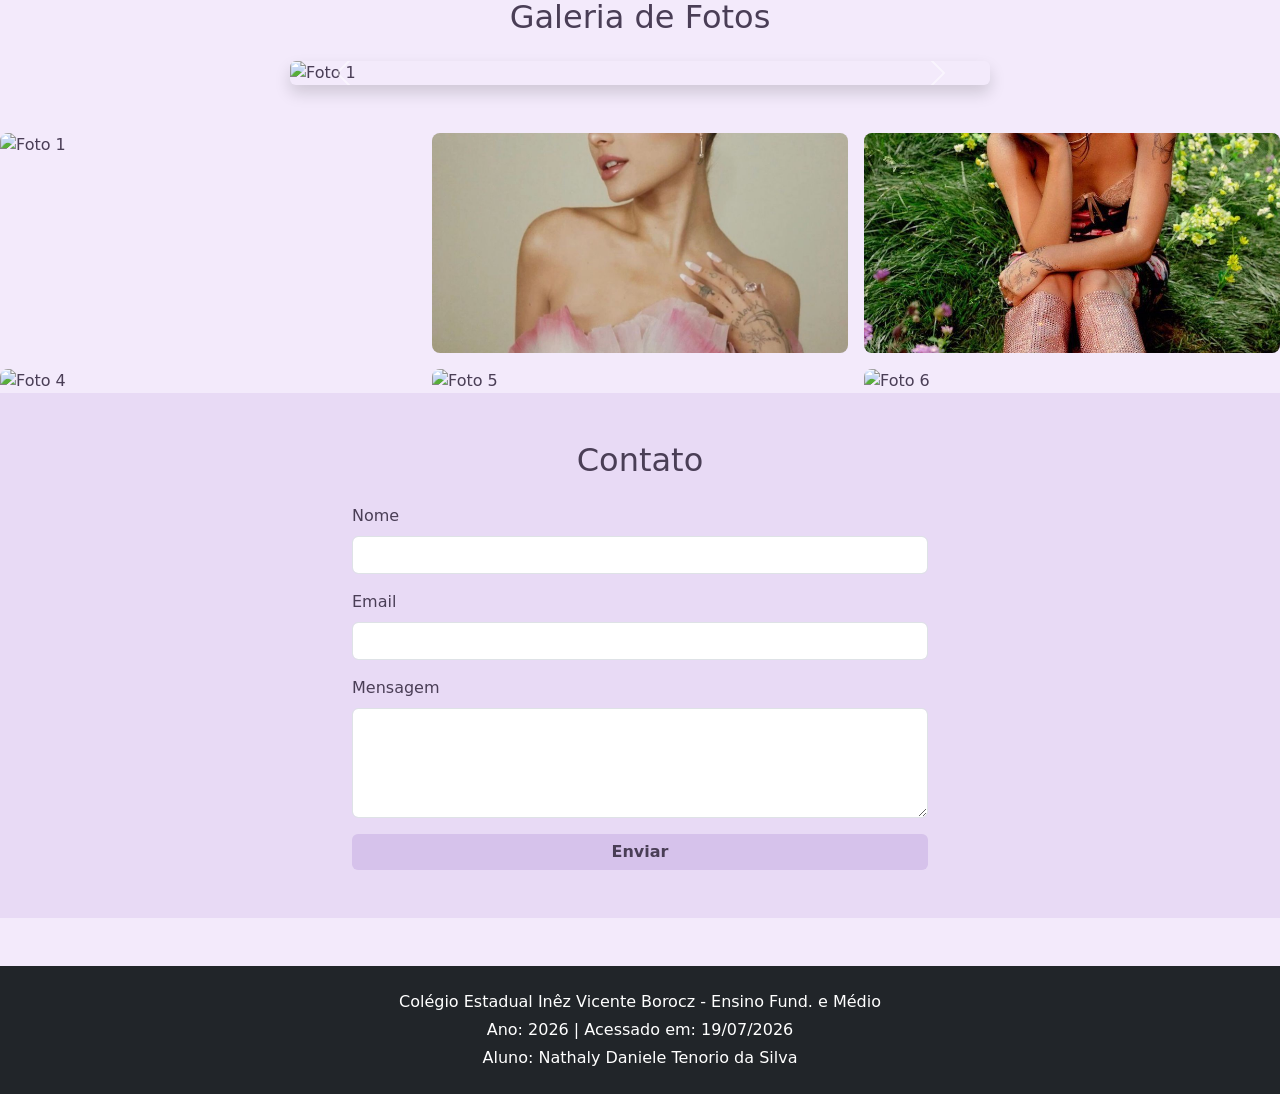
==== commit 57d4200b: "Update index.html" ====
--- a/index.html
+++ b/index.html
@@ -11,8 +11,12 @@
 </head>
 <body>
 
-    <nav class="navbar navbar-expand-lg navbar-dark bg-dark sticky-top">
-     
+    <nav class="navbar navbar-expand-lg navbar-dark bg-dark sticky-
+        <a class="navbar-brand titulo-estiloso d-flex align-items-center gap-2" href="#">
+         <img src="imagens/AG.png" alt="Logo Ariana Grande" class="logo-site">
+    Ariana Grande Icon
+</a>
+
 <div class="container mt-3">
     <div class="alert alert-dismissible fade show shadow-sm d-flex align-items-center justify-content-between p-3" role="alert" style="background-color: #E8DAF5; color: #3D2E4D; border: 1px solid #D6C2EB; border-radius: 12px;">
         <div>
